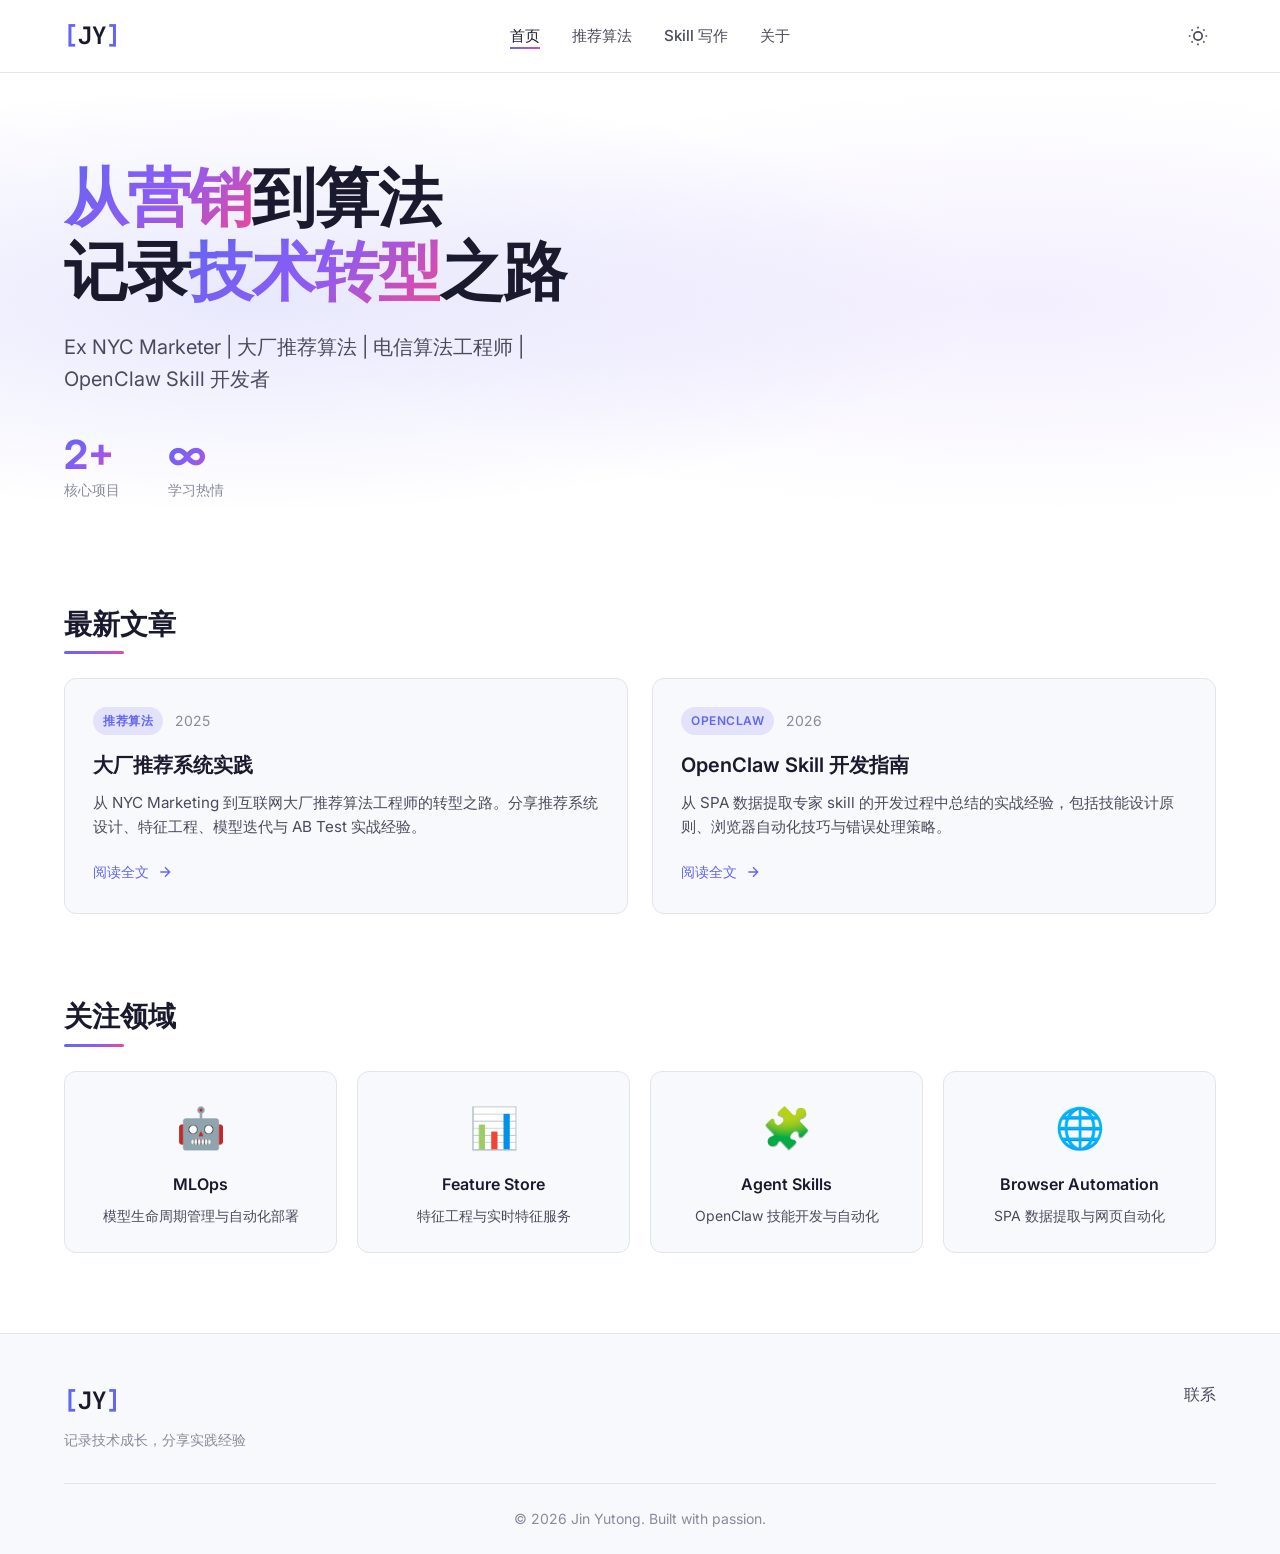
==== index.html @ 8edba46c "Initial blog" ====
<!DOCTYPE html>
<html lang="zh-CN">
<head>
    <meta charset="UTF-8">
    <meta name="viewport" content="width=device-width, initial-scale=1.0">
    <title>Jin Yutong's Blog</title>
    <meta name="description" content="ML Platform & OpenClaw Skill Development">
    <link rel="stylesheet" href="css/style.css">
    <link rel="preconnect" href="https://fonts.googleapis.com">
    <link rel="preconnect" href="https://fonts.gstatic.com" crossorigin>
    <link href="https://fonts.googleapis.com/css2?family=Inter:wght@300;400;500;600;700&family=JetBrains+Mono:wght@400;500&display=swap" rel="stylesheet">
</head>
<body>
    <nav class="navbar">
        <div class="container">
            <a href="index.html" class="logo">
                <span class="logo-bracket">[</span>JY<span class="logo-bracket">]</span>
            </a>
            <ul class="nav-links">
                <li><a href="index.html" class="active">首页</a></li>
                <li><a href="posts/ml-platform.html">推荐算法</a></li>
                <li><a href="posts/skill-writing.html">Skill 写作</a></li>
                <li><a href="about.html">关于</a></li>
            </ul>
            <button class="theme-toggle" aria-label="切换主题">
                <svg class="sun-icon" viewBox="0 0 24 24" fill="none" stroke="currentColor" stroke-width="2">
                    <circle cx="12" cy="12" r="5"/>
                    <path d="M12 1v2M12 21v2M4.22 4.22l1.42 1.42M18.36 18.36l1.42 1.42M1 12h2M21 12h2M4.22 19.78l1.42-1.42M18.36 5.64l1.42-1.42"/>
                </svg>
                <svg class="moon-icon" viewBox="0 0 24 24" fill="none" stroke="currentColor" stroke-width="2">
                    <path d="M21 12.79A9 9 0 1 1 11.21 3 7 7 0 0 0 21 12.79z"/>
                </svg>
            </button>
        </div>
    </nav>

    <header class="hero">
        <div class="container">
            <div class="hero-content">
                <h1 class="hero-title">
                    <span class="gradient-text">从营销</span>到算法
                    <br>记录<span class="gradient-text">技术转型</span>之路
                </h1>
                <p class="hero-subtitle">
                    Ex NYC Marketer | 大厂推荐算法 | 电信算法工程师 | OpenClaw Skill 开发者
                </p>
                <div class="hero-stats">
                    <div class="stat">
                        <span class="stat-number">2+</span>
                        <span class="stat-label">核心项目</span>
                    </div>
                    <div class="stat">
                        <span class="stat-number">∞</span>
                        <span class="stat-label">学习热情</span>
                    </div>
                </div>
            </div>
        </div>
        <div class="hero-bg"></div>
    </header>

    <main class="container">
        <section class="posts-section">
            <h2 class="section-title">最新文章</h2>
            
            <div class="posts-grid">
                <article class="post-card">
                    <div class="post-meta">
                        <span class="post-tag">推荐算法</span>
                        <span class="post-date">2025</span>
                    </div>
                    <h3 class="post-title">
                        <a href="posts/ml-platform.html">大厂推荐系统实践</a>
                    </h3>
                    <p class="post-excerpt">
                        从 NYC Marketing 到互联网大厂推荐算法工程师的转型之路。分享推荐系统设计、特征工程、模型迭代与 AB Test 实战经验。
                    </p>
                    <a href="posts/ml-platform.html" class="read-more">
                        阅读全文
                        <svg viewBox="0 0 24 24" fill="none" stroke="currentColor" stroke-width="2">
                            <path d="M5 12h14M12 5l7 7-7 7"/>
                        </svg>
                    </a>
                </article>

                <article class="post-card">
                    <div class="post-meta">
                        <span class="post-tag">OpenClaw</span>
                        <span class="post-date">2026</span>
                    </div>
                    <h3 class="post-title">
                        <a href="posts/skill-writing.html">OpenClaw Skill 开发指南</a>
                    </h3>
                    <p class="post-excerpt">
                        从 SPA 数据提取专家 skill 的开发过程中总结的实战经验，包括技能设计原则、浏览器自动化技巧与错误处理策略。
                    </p>
                    <a href="posts/skill-writing.html" class="read-more">
                        阅读全文
                        <svg viewBox="0 0 24 24" fill="none" stroke="currentColor" stroke-width="2">
                            <path d="M5 12h14M12 5l7 7-7 7"/>
                        </svg>
                    </a>
                </article>
            </div>
        </section>

        <section class="topics-section">
            <h2 class="section-title">关注领域</h2>
            <div class="topics-grid">
                <div class="topic-card">
                    <div class="topic-icon">🤖</div>
                    <h4>MLOps</h4>
                    <p>模型生命周期管理与自动化部署</p>
                </div>
                <div class="topic-card">
                    <div class="topic-icon">📊</div>
                    <h4>Feature Store</h4>
                    <p>特征工程与实时特征服务</p>
                </div>
                <div class="topic-card">
                    <div class="topic-icon">🧩</div>
                    <h4>Agent Skills</h4>
                    <p>OpenClaw 技能开发与自动化</p>
                </div>
                <div class="topic-card">
                    <div class="topic-icon">🌐</div>
                    <h4>Browser Automation</h4>
                    <p>SPA 数据提取与网页自动化</p>
                </div>
            </div>
        </section>
    </main>

    <footer class="footer">
        <div class="container">
            <div class="footer-content">
                <div class="footer-brand">
                    <span class="logo">
                        <span class="logo-bracket">[</span>JY<span class="logo-bracket">]</span>
                    </span>
                    <p>记录技术成长，分享实践经验</p>
                </div>
                <div class="footer-links">
                    <a href="mailto:jinxiaohou@outlook.com">联系</a>
                </div>
            </div>
            <div class="footer-bottom">
                <p>&copy; 2026 Jin Yutong. Built with passion.</p>
            </div>
        </div>
    </footer>

    <script src="js/main.js"></script>
</body>
</html>
---- css/style.css ----
/* CSS Variables */
:root {
    --bg-primary: #0f0f1a;
    --bg-secondary: #1a1a2e;
    --bg-tertiary: #252542;
    --text-primary: #ffffff;
    --text-secondary: #a0a0b0;
    --text-muted: #6a6a80;
    --accent-primary: #6366f1;
    --accent-secondary: #8b5cf6;
    --accent-gradient: linear-gradient(135deg, #6366f1 0%, #8b5cf6 50%, #ec4899 100%);
    --border-color: #2a2a4a;
    --code-bg: #151525;
    --shadow-sm: 0 2px 8px rgba(0, 0, 0, 0.3);
    --shadow-md: 0 4px 20px rgba(0, 0, 0, 0.4);
    --shadow-lg: 0 8px 40px rgba(0, 0, 0, 0.5);
    --radius-sm: 8px;
    --radius-md: 12px;
    --radius-lg: 16px;
    --transition: all 0.3s ease;
}

/* Light theme */
[data-theme="light"] {
    --bg-primary: #ffffff;
    --bg-secondary: #f8f9fc;
    --bg-tertiary: #f0f2f5;
    --text-primary: #1a1a2e;
    --text-secondary: #4a4a5e;
    --text-muted: #8a8a9e;
    --border-color: #e2e4ea;
    --code-bg: #f4f6f8;
    --shadow-sm: 0 2px 8px rgba(0, 0, 0, 0.08);
    --shadow-md: 0 4px 20px rgba(0, 0, 0, 0.1);
    --shadow-lg: 0 8px 40px rgba(0, 0, 0, 0.12);
}

/* Reset & Base */
*, *::before, *::after {
    margin: 0;
    padding: 0;
    box-sizing: border-box;
}

html {
    scroll-behavior: smooth;
}

body {
    font-family: 'Inter', -apple-system, BlinkMacSystemFont, 'Segoe UI', sans-serif;
    background-color: var(--bg-primary);
    color: var(--text-primary);
    line-height: 1.6;
    min-height: 100vh;
    transition: var(--transition);
}

/* Container */
.container {
    max-width: 1200px;
    margin: 0 auto;
    padding: 0 24px;
}

/* Navigation */
.navbar {
    position: fixed;
    top: 0;
    left: 0;
    right: 0;
    z-index: 1000;
    background: rgba(15, 15, 26, 0.8);
    backdrop-filter: blur(20px);
    border-bottom: 1px solid var(--border-color);
    transition: var(--transition);
}

[data-theme="light"] .navbar {
    background: rgba(255, 255, 255, 0.85);
}

.navbar .container {
    display: flex;
    align-items: center;
    justify-content: space-between;
    height: 72px;
}

.logo {
    font-size: 1.5rem;
    font-weight: 700;
    text-decoration: none;
    color: var(--text-primary);
    font-family: 'JetBrains Mono', monospace;
}

.logo-bracket {
    color: var(--accent-primary);
}

.nav-links {
    display: flex;
    list-style: none;
    gap: 32px;
}

.nav-links a {
    color: var(--text-secondary);
    text-decoration: none;
    font-weight: 500;
    font-size: 0.95rem;
    transition: var(--transition);
    position: relative;
}

.nav-links a:hover,
.nav-links a.active {
    color: var(--text-primary);
}

.nav-links a::after {
    content: '';
    position: absolute;
    bottom: -4px;
    left: 0;
    width: 0;
    height: 2px;
    background: var(--accent-gradient);
    transition: var(--transition);
}

.nav-links a:hover::after,
.nav-links a.active::after {
    width: 100%;
}

/* Theme Toggle */
.theme-toggle {
    background: none;
    border: none;
    cursor: pointer;
    padding: 8px;
    border-radius: var(--radius-sm);
    color: var(--text-secondary);
    transition: var(--transition);
}

.theme-toggle:hover {
    background: var(--bg-tertiary);
    color: var(--text-primary);
}

.theme-toggle svg {
    width: 20px;
    height: 20px;
}

.sun-icon {
    display: none;
}

[data-theme="light"] .sun-icon {
    display: block;
}

[data-theme="light"] .moon-icon {
    display: none;
}

/* Hero Section */
.hero {
    position: relative;
    padding: 160px 0 100px;
    overflow: hidden;
}

.hero-bg {
    position: absolute;
    top: 0;
    left: 0;
    right: 0;
    bottom: 0;
    background: 
        radial-gradient(ellipse at 20% 50%, rgba(99, 102, 241, 0.15) 0%, transparent 50%),
        radial-gradient(ellipse at 80% 50%, rgba(139, 92, 246, 0.1) 0%, transparent 50%);
    pointer-events: none;
}

.hero-content {
    position: relative;
    z-index: 1;
    max-width: 700px;
}

.hero-title {
    font-size: clamp(2.5rem, 6vw, 4rem);
    font-weight: 700;
    line-height: 1.15;
    margin-bottom: 24px;
    letter-spacing: -0.02em;
}

.gradient-text {
    background: var(--accent-gradient);
    -webkit-background-clip: text;
    -webkit-text-fill-color: transparent;
    background-clip: text;
}

.hero-subtitle {
    font-size: 1.25rem;
    color: var(--text-secondary);
    margin-bottom: 40px;
    max-width: 500px;
}

.hero-stats {
    display: flex;
    gap: 48px;
}

.stat {
    display: flex;
    flex-direction: column;
}

.stat-number {
    font-size: 2.5rem;
    font-weight: 700;
    background: var(--accent-gradient);
    -webkit-background-clip: text;
    -webkit-text-fill-color: transparent;
    background-clip: text;
    line-height: 1;
}

.stat-label {
    font-size: 0.875rem;
    color: var(--text-muted);
    margin-top: 4px;
}

/* Main Content */
main {
    padding-bottom: 80px;
}

/* Section Titles */
.section-title {
    font-size: 1.75rem;
    font-weight: 600;
    margin-bottom: 32px;
    position: relative;
    display: inline-block;
}

.section-title::after {
    content: '';
    position: absolute;
    bottom: -8px;
    left: 0;
    width: 60px;
    height: 3px;
    background: var(--accent-gradient);
    border-radius: 2px;
}

/* Posts Grid */
.posts-section {
    margin-bottom: 80px;
}

.posts-grid {
    display: grid;
    grid-template-columns: repeat(auto-fit, minmax(320px, 1fr));
    gap: 24px;
}

.post-card {
    background: var(--bg-secondary);
    border: 1px solid var(--border-color);
    border-radius: var(--radius-md);
    padding: 28px;
    transition: var(--transition);
}

.post-card:hover {
    transform: translateY(-4px);
    box-shadow: var(--shadow-lg);
    border-color: var(--accent-primary);
}

.post-meta {
    display: flex;
    gap: 12px;
    margin-bottom: 16px;
    align-items: center;
}

.post-tag {
    font-size: 0.75rem;
    font-weight: 600;
    padding: 4px 10px;
    border-radius: 20px;
    background: rgba(99, 102, 241, 0.15);
    color: var(--accent-primary);
    text-transform: uppercase;
    letter-spacing: 0.5px;
}

.post-date {
    font-size: 0.875rem;
    color: var(--text-muted);
}

.post-title {
    font-size: 1.25rem;
    font-weight: 600;
    margin-bottom: 12px;
    line-height: 1.4;
}

.post-title a {
    color: var(--text-primary);
    text-decoration: none;
    transition: var(--transition);
}

.post-title a:hover {
    color: var(--accent-primary);
}

.post-excerpt {
    color: var(--text-secondary);
    font-size: 0.95rem;
    margin-bottom: 20px;
    line-height: 1.6;
}

.read-more {
    display: inline-flex;
    align-items: center;
    gap: 8px;
    color: var(--accent-primary);
    text-decoration: none;
    font-weight: 500;
    font-size: 0.9rem;
    transition: var(--transition);
}

.read-more svg {
    width: 16px;
    height: 16px;
    transition: transform 0.2s ease;
}

.read-more:hover svg {
    transform: translateX(4px);
}

/* Topics Section */
.topics-section {
    margin-bottom: 80px;
}

.topics-grid {
    display: grid;
    grid-template-columns: repeat(auto-fit, minmax(200px, 1fr));
    gap: 20px;
}

.topic-card {
    background: var(--bg-secondary);
    border: 1px solid var(--border-color);
    border-radius: var(--radius-md);
    padding: 24px;
    text-align: center;
    transition: var(--transition);
}

.topic-card:hover {
    border-color: var(--accent-primary);
    transform: translateY(-2px);
}

.topic-icon {
    font-size: 2.5rem;
    margin-bottom: 12px;
}

.topic-card h4 {
    font-size: 1rem;
    font-weight: 600;
    margin-bottom: 8px;
}

.topic-card p {
    font-size: 0.875rem;
    color: var(--text-secondary);
}

/* Blog Post Page */
.blog-post {
    max-width: 800px;
    margin: 0 auto;
    padding-top: 120px;
}

.post-header {
    margin-bottom: 48px;
    padding-bottom: 32px;
    border-bottom: 1px solid var(--border-color);
}

.post-header .post-meta {
    margin-bottom: 20px;
}

.post-title-large {
    font-size: clamp(2rem, 5vw, 3rem);
    font-weight: 700;
    line-height: 1.2;
    margin-bottom: 16px;
}

.post-subtitle {
    font-size: 1.25rem;
    color: var(--text-secondary);
    font-weight: 400;
}

.post-content {
    font-size: 1.05rem;
    line-height: 1.8;
}

.post-content h2 {
    font-size: 1.75rem;
    font-weight: 600;
    margin: 48px 0 24px;
    padding-bottom: 12px;
    border-bottom: 2px solid var(--border-color);
}

.post-content h3 {
    font-size: 1.35rem;
    font-weight: 600;
    margin: 36px 0 18px;
    color: var(--text-primary);
}

.post-content h4 {
    font-size: 1.15rem;
    font-weight: 600;
    margin: 28px 0 14px;
}

.post-content p {
    margin-bottom: 20px;
    color: var(--text-secondary);
}

.post-content p strong {
    color: var(--text-primary);
}

.post-content ul,
.post-content ol {
    margin: 20px 0;
    padding-left: 28px;
}

.post-content li {
    margin-bottom: 10px;
    color: var(--text-secondary);
}

.post-content li::marker {
    color: var(--accent-primary);
}

.post-content code {
    font-family: 'JetBrains Mono', monospace;
    background: var(--code-bg);
    padding: 2px 8px;
    border-radius: 4px;
    font-size: 0.9em;
    color: var(--accent-secondary);
}

/* Code Blocks */
.code-example {
    margin: 24px 0;
}

.code-example h4 {
    font-size: 0.875rem;
    color: var(--text-muted);
    margin-bottom: 8px;
    font-weight: 500;
}

.code-block {
    background: var(--code-bg);
    border: 1px solid var(--border-color);
    border-radius: var(--radius-md);
    padding: 20px;
    overflow-x: auto;
    font-family: 'JetBrains Mono', monospace;
    font-size: 0.875rem;
    line-height: 1.6;
}

.code-block code {
    background: none;
    padding: 0;
    color: var(--text-primary);
}

/* Highlight Boxes */
.highlight-box {
    background: rgba(99, 102, 241, 0.1);
    border-left: 4px solid var(--accent-primary);
    padding: 20px 24px;
    border-radius: 0 var(--radius-sm) var(--radius-sm) 0;
    margin: 24px 0;
}

.highlight-box.warning {
    background: rgba(239, 68, 68, 0.1);
    border-left-color: #ef4444;
}

.highlight-box strong {
    color: var(--text-primary);
    display: block;
    margin-bottom: 8px;
}

/* Tables */
.data-table {
    width: 100%;
    border-collapse: collapse;
    margin: 24px 0;
    font-size: 0.95rem;
}

.data-table th,
.data-table td {
    padding: 12px 16px;
    text-align: left;
    border-bottom: 1px solid var(--border-color);
}

.data-table th {
    font-weight: 600;
    color: var(--text-primary);
    background: var(--bg-tertiary);
}

.data-table td {
    color: var(--text-secondary);
}

.data-table code {
    font-size: 0.85em;
}

/* Architecture Diagram */
.architecture-diagram {
    margin: 24px 0;
}

.architecture-diagram .code-block {
    text-align: center;
    color: var(--text-secondary);
}

/* Post Footer & Navigation */
.post-footer {
    margin-top: 64px;
    padding-top: 32px;
    border-top: 1px solid var(--border-color);
}

.post-nav {
    display: flex;
    justify-content: space-between;
    gap: 16px;
}

.post-nav-link {
    display: flex;
    align-items: center;
    gap: 8px;
    color: var(--text-secondary);
    text-decoration: none;
    padding: 12px 16px;
    border: 1px solid var(--border-color);
    border-radius: var(--radius-md);
    transition: var(--transition);
    font-size: 0.9rem;
}

.post-nav-link:hover {
    border-color: var(--accent-primary);
    color: var(--text-primary);
}

.post-nav-link svg {
    width: 18px;
    height: 18px;
}

.post-nav-link.next {
    margin-left: auto;
}

/* About Page */
.about-page {
    max-width: 800px;
    margin: 0 auto;
    padding-top: 120px;
}

.page-header {
    margin-bottom: 48px;
    padding-bottom: 32px;
    border-bottom: 1px solid var(--border-color);
}

.page-header h1 {
    font-size: clamp(2rem, 5vw, 3rem);
    font-weight: 700;
    margin-bottom: 12px;
}

.page-subtitle {
    font-size: 1.25rem;
    color: var(--text-secondary);
}

.about-content {
    font-size: 1.05rem;
    line-height: 1.8;
}

.about-section {
    margin-bottom: 48px;
}

.about-section h2 {
    font-size: 1.5rem;
    font-weight: 600;
    margin-bottom: 20px;
    color: var(--text-primary);
}

.about-section p {
    color: var(--text-secondary);
    margin-bottom: 16px;
}

.about-list {
    padding-left: 24px;
}

.about-list li {
    margin-bottom: 12px;
    color: var(--text-secondary);
}

/* Tech Stack */
.tech-stack {
    display: flex;
    flex-direction: column;
    gap: 24px;
}

.tech-category h4 {
    font-size: 1rem;
    font-weight: 600;
    margin-bottom: 12px;
    color: var(--text-primary);
}

.tech-tags {
    display: flex;
    flex-wrap: wrap;
    gap: 8px;
}

.tech-tag {
    background: var(--bg-tertiary);
    color: var(--text-secondary);
    padding: 6px 14px;
    border-radius: 20px;
    font-size: 0.85rem;
    border: 1px solid var(--border-color);
    transition: var(--transition);
}

.tech-tag:hover {
    border-color: var(--accent-primary);
    color: var(--text-primary);
}

/* Contact Links */
.contact-links {
    display: flex;
    gap: 16px;
    margin-top: 20px;
}

.contact-link {
    display: flex;
    align-items: center;
    gap: 8px;
    color: var(--text-primary);
    text-decoration: none;
    padding: 12px 20px;
    background: var(--bg-tertiary);
    border: 1px solid var(--border-color);
    border-radius: var(--radius-md);
    transition: var(--transition);
    font-weight: 500;
}

.contact-link:hover {
    border-color: var(--accent-primary);
    background: rgba(99, 102, 241, 0.1);
}

.contact-link svg {
    width: 20px;
    height: 20px;
}

/* Timeline */
.timeline {
    display: flex;
    flex-direction: column;
    gap: 24px;
    margin-top: 20px;
}

.timeline-item {
    background: var(--bg-tertiary);
    border: 1px solid var(--border-color);
    border-radius: var(--radius-md);
    padding: 20px 24px;
    position: relative;
    padding-left: 48px;
}

.timeline-item::before {
    content: '';
    position: absolute;
    left: 20px;
    top: 28px;
    width: 8px;
    height: 8px;
    background: var(--accent-primary);
    border-radius: 50%;
}

.timeline-item h4 {
    font-size: 1.1rem;
    font-weight: 600;
    margin-bottom: 8px;
    color: var(--text-primary);
}

.timeline-item p {
    color: var(--text-secondary);
    font-size: 0.95rem;
    margin: 0;
}

/* Footer */
.footer {
    background: var(--bg-secondary);
    border-top: 1px solid var(--border-color);
    padding: 48px 0 24px;
}

.footer-content {
    display: flex;
    justify-content: space-between;
    align-items: flex-start;
    margin-bottom: 32px;
    flex-wrap: wrap;
    gap: 24px;
}

.footer-brand .logo {
    font-size: 1.5rem;
    display: inline-block;
    margin-bottom: 8px;
}

.footer-brand p {
    color: var(--text-muted);
    font-size: 0.9rem;
}

.footer-links {
    display: flex;
    gap: 24px;
}

.footer-links a {
    color: var(--text-secondary);
    text-decoration: none;
    transition: var(--transition);
}

.footer-links a:hover {
    color: var(--accent-primary);
}

.footer-bottom {
    text-align: center;
    padding-top: 24px;
    border-top: 1px solid var(--border-color);
}

.footer-bottom p {
    color: var(--text-muted);
    font-size: 0.875rem;
}

/* Responsive */
@media (max-width: 768px) {
    .navbar .container {
        height: 64px;
    }
    
    .nav-links {
        display: none;
    }
    
    .hero {
        padding: 120px 0 60px;
    }
    
    .hero-stats {
        gap: 32px;
    }
    
    .posts-grid {
        grid-template-columns: 1fr;
    }
    
    .topics-grid {
        grid-template-columns: repeat(2, 1fr);
    }
    
    .post-nav {
        flex-direction: column;
    }
    
    .post-nav-link.next {
        margin-left: 0;
    }
    
    .footer-content {
        flex-direction: column;
        align-items: center;
        text-align: center;
    }
}

@media (max-width: 480px) {
    .container {
        padding: 0 16px;
    }
    
    .topics-grid {
        grid-template-columns: 1fr;
    }
    
    .tech-tags {
        justify-content: center;
    }
    
    .contact-links {
        flex-direction: column;
    }
}

/* Scrollbar */
::-webkit-scrollbar {
    width: 8px;
    height: 8px;
}

::-webkit-scrollbar-track {
    background: var(--bg-secondary);
}

::-webkit-scrollbar-thumb {
    background: var(--text-muted);
    border-radius: 4px;
}

::-webkit-scrollbar-thumb:hover {
    background: var(--text-secondary);
}

/* Selection */
::selection {
    background: rgba(99, 102, 241, 0.3);
    color: var(--text-primary);
}
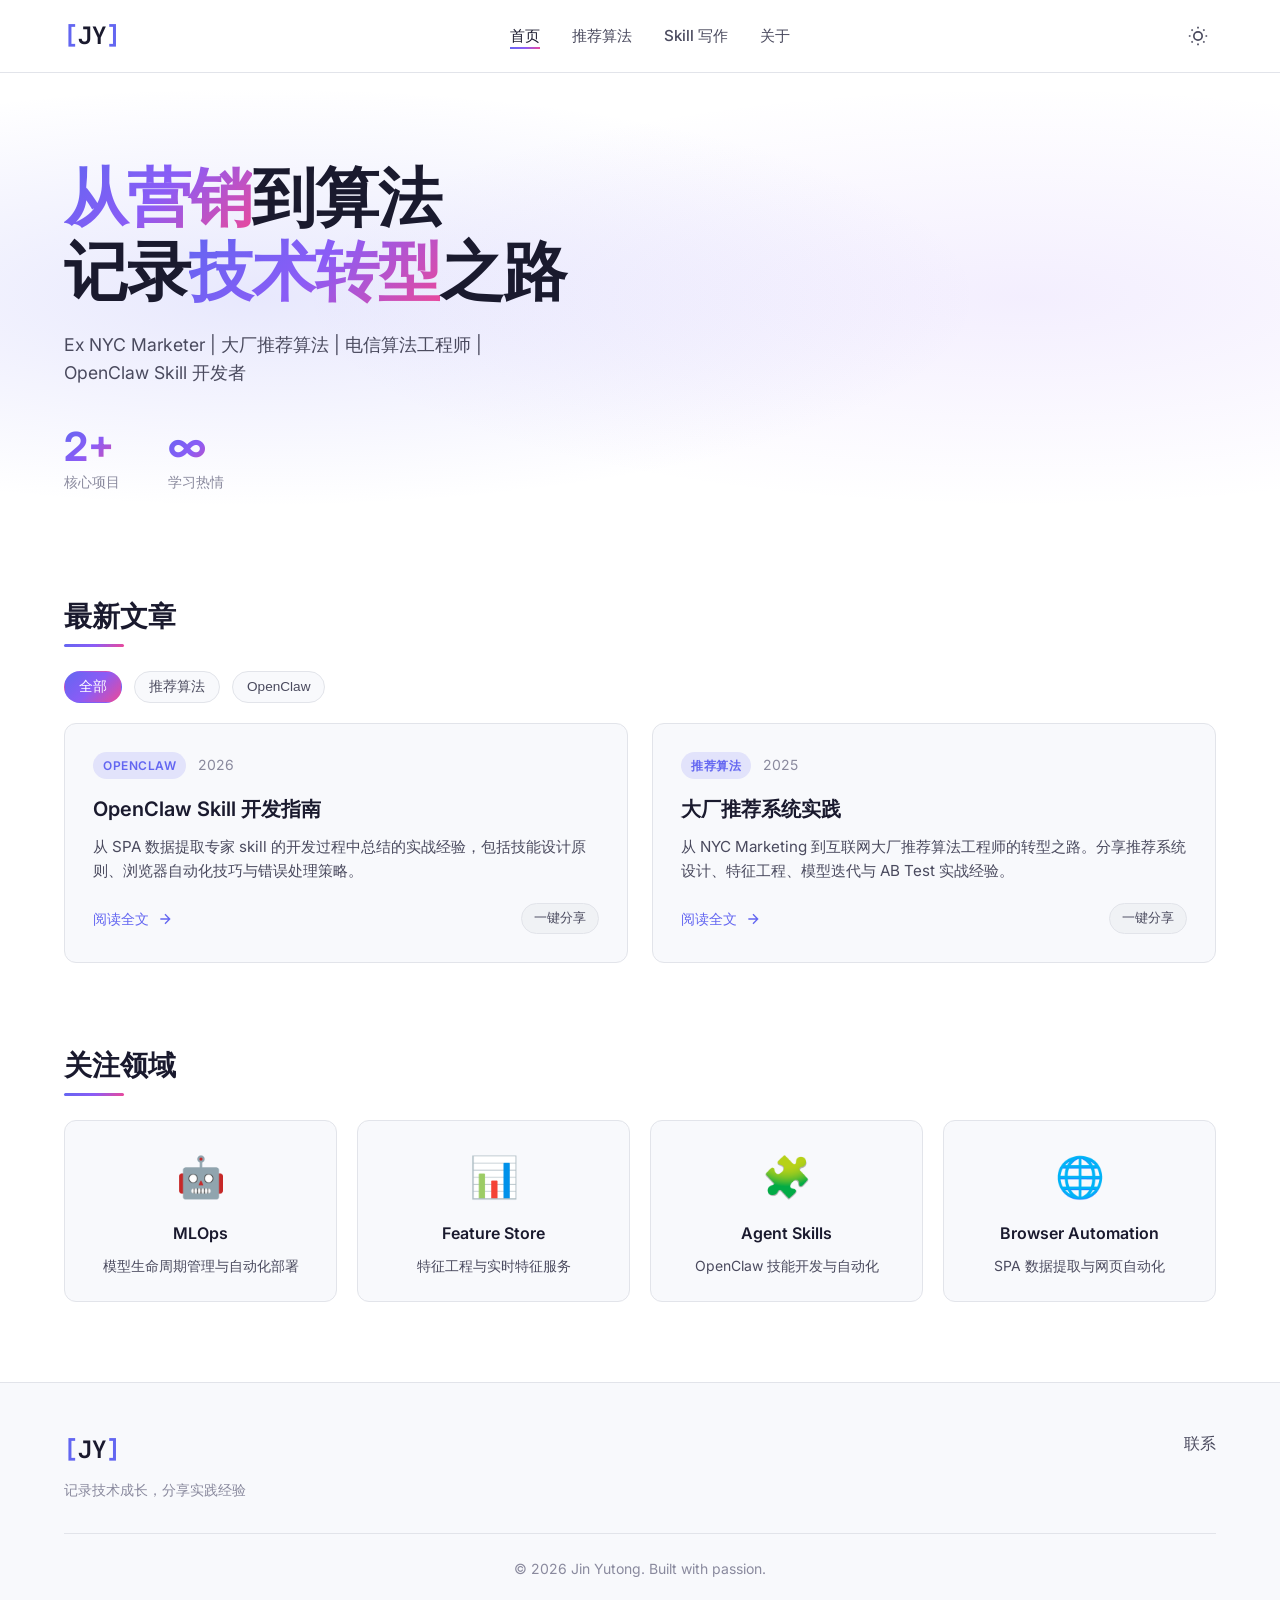
==== commit 535638ec: "gai" ====
--- a/index.html
+++ b/index.html
@@ -62,9 +62,44 @@
     <main class="container">
         <section class="posts-section">
             <h2 class="section-title">最新文章</h2>
-            
+
+            <div class="category-tabs">
+                <button class="category-tab active" data-category="all">全部</button>
+                <button class="category-tab" data-category="推荐算法">推荐算法</button>
+                <button class="category-tab" data-category="OpenClaw">OpenClaw</button>
+            </div>
+
             <div class="posts-grid">
-                <article class="post-card">
+                <article class="post-card" data-category="OpenClaw" data-date="2026-01-01">
+                    <div class="post-meta">
+                        <span class="post-tag">OpenClaw</span>
+                        <span class="post-date">2026</span>
+                    </div>
+                    <h3 class="post-title">
+                        <a href="posts/skill-writing.html">OpenClaw Skill 开发指南</a>
+                    </h3>
+                    <p class="post-excerpt">
+                        从 SPA 数据提取专家 skill 的开发过程中总结的实战经验，包括技能设计原则、浏览器自动化技巧与错误处理策略。
+                    </p>
+                    <div class="post-card-actions">
+                        <a href="posts/skill-writing.html" class="read-more">
+                            阅读全文
+                            <svg viewBox="0 0 24 24" fill="none" stroke="currentColor" stroke-width="2">
+                                <path d="M5 12h14M12 5l7 7-7 7"/>
+                            </svg>
+                        </a>
+                        <button
+                            class="share-btn"
+                            type="button"
+                            data-url="posts/skill-writing.html"
+                            data-title="OpenClaw Skill 开发指南"
+                        >
+                            一键分享
+                        </button>
+                    </div>
+                </article>
+
+                <article class="post-card" data-category="推荐算法" data-date="2025-01-01">
                     <div class="post-meta">
                         <span class="post-tag">推荐算法</span>
                         <span class="post-date">2025</span>
@@ -75,31 +110,22 @@
                     <p class="post-excerpt">
                         从 NYC Marketing 到互联网大厂推荐算法工程师的转型之路。分享推荐系统设计、特征工程、模型迭代与 AB Test 实战经验。
                     </p>
-                    <a href="posts/ml-platform.html" class="read-more">
-                        阅读全文
-                        <svg viewBox="0 0 24 24" fill="none" stroke="currentColor" stroke-width="2">
-                            <path d="M5 12h14M12 5l7 7-7 7"/>
-                        </svg>
-                    </a>
-                </article>
-
-                <article class="post-card">
-                    <div class="post-meta">
-                        <span class="post-tag">OpenClaw</span>
-                        <span class="post-date">2026</span>
+                    <div class="post-card-actions">
+                        <a href="posts/ml-platform.html" class="read-more">
+                            阅读全文
+                            <svg viewBox="0 0 24 24" fill="none" stroke="currentColor" stroke-width="2">
+                                <path d="M5 12h14M12 5l7 7-7 7"/>
+                            </svg>
+                        </a>
+                        <button
+                            class="share-btn"
+                            type="button"
+                            data-url="posts/ml-platform.html"
+                            data-title="大厂推荐系统实践"
+                        >
+                            一键分享
+                        </button>
                     </div>
-                    <h3 class="post-title">
-                        <a href="posts/skill-writing.html">OpenClaw Skill 开发指南</a>
-                    </h3>
-                    <p class="post-excerpt">
-                        从 SPA 数据提取专家 skill 的开发过程中总结的实战经验，包括技能设计原则、浏览器自动化技巧与错误处理策略。
-                    </p>
-                    <a href="posts/skill-writing.html" class="read-more">
-                        阅读全文
-                        <svg viewBox="0 0 24 24" fill="none" stroke="currentColor" stroke-width="2">
-                            <path d="M5 12h14M12 5l7 7-7 7"/>
-                        </svg>
-                    </a>
                 </article>
             </div>
         </section>
--- a/css/style.css
+++ b/css/style.css
@@ -208,7 +208,7 @@
 }
 
 .hero-subtitle {
-    font-size: 1.25rem;
+    font-size: 1.1rem;
     color: var(--text-secondary);
     margin-bottom: 40px;
     max-width: 500px;
@@ -270,6 +270,35 @@
     margin-bottom: 80px;
 }
 
+.category-tabs {
+    display: flex;
+    flex-wrap: wrap;
+    gap: 12px;
+    margin-bottom: 20px;
+}
+
+.category-tab {
+    border: 1px solid var(--border-color);
+    background: var(--bg-secondary);
+    color: var(--text-secondary);
+    padding: 6px 14px;
+    border-radius: 999px;
+    font-size: 0.85rem;
+    cursor: pointer;
+    transition: var(--transition);
+}
+
+.category-tab:hover {
+    border-color: var(--accent-primary);
+    color: var(--text-primary);
+}
+
+.category-tab.active {
+    background: var(--accent-gradient);
+    border-color: transparent;
+    color: #ffffff;
+}
+
 .posts-grid {
     display: grid;
     grid-template-columns: repeat(auto-fit, minmax(320px, 1fr));
@@ -335,6 +364,13 @@
     font-size: 0.95rem;
     margin-bottom: 20px;
     line-height: 1.6;
+}
+
+.post-card-actions {
+    display: flex;
+    justify-content: space-between;
+    align-items: center;
+    gap: 12px;
 }
 
 .read-more {
@@ -358,6 +394,23 @@
     transform: translateX(4px);
 }
 
+.share-btn {
+    border: 1px solid var(--border-color);
+    background: var(--bg-tertiary);
+    color: var(--text-secondary);
+    padding: 6px 12px;
+    border-radius: 999px;
+    font-size: 0.8rem;
+    cursor: pointer;
+    white-space: nowrap;
+    transition: var(--transition);
+}
+
+.share-btn:hover {
+    border-color: var(--accent-primary);
+    color: var(--accent-primary);
+}
+
 /* Topics Section */
 .topics-section {
     margin-bottom: 80px;
@@ -410,6 +463,10 @@
     margin-bottom: 48px;
     padding-bottom: 32px;
     border-bottom: 1px solid var(--border-color);
+}
+
+.post-actions {
+    margin-top: 20px;
 }
 
 .post-header .post-meta {
@@ -636,7 +693,7 @@
 }
 
 .page-subtitle {
-    font-size: 1.25rem;
+    font-size: 1.1rem;
     color: var(--text-secondary);
 }
 
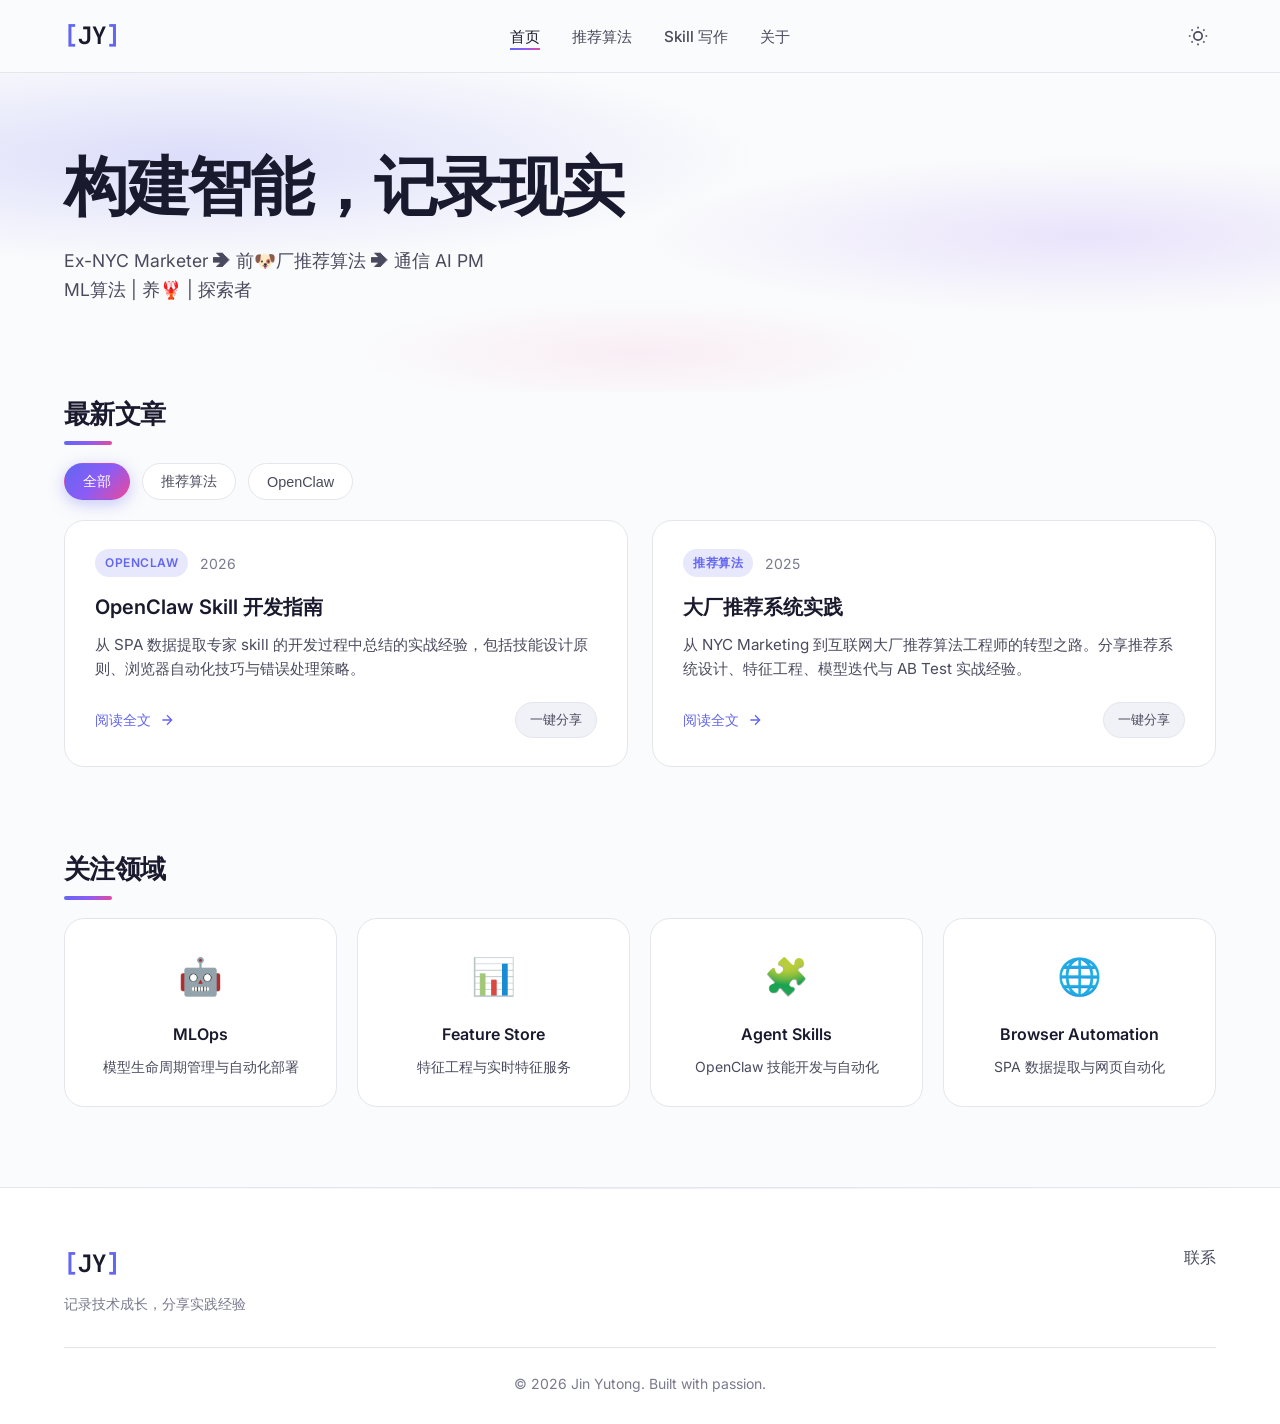
==== commit cbd91e20: "blog init" ====
--- a/index.html
+++ b/index.html
@@ -38,22 +38,12 @@
         <div class="container">
             <div class="hero-content">
                 <h1 class="hero-title">
-                    <span class="gradient-text">从营销</span>到算法
-                    <br>记录<span class="gradient-text">技术转型</span>之路
+                    构建智能，记录现实
                 </h1>
                 <p class="hero-subtitle">
-                    Ex NYC Marketer | 大厂推荐算法 | 电信算法工程师 | OpenClaw Skill 开发者
+                    Ex-NYC Marketer ➔ 前🐶厂推荐算法 ➔ 通信 AI PM
+                    <br>ML算法 | 养🦞 | 探索者
                 </p>
-                <div class="hero-stats">
-                    <div class="stat">
-                        <span class="stat-number">2+</span>
-                        <span class="stat-label">核心项目</span>
-                    </div>
-                    <div class="stat">
-                        <span class="stat-number">∞</span>
-                        <span class="stat-label">学习热情</span>
-                    </div>
-                </div>
             </div>
         </div>
         <div class="hero-bg"></div>
--- a/css/style.css
+++ b/css/style.css
@@ -1,38 +1,48 @@
 /* CSS Variables */
 :root {
-    --bg-primary: #0f0f1a;
-    --bg-secondary: #1a1a2e;
-    --bg-tertiary: #252542;
-    --text-primary: #ffffff;
-    --text-secondary: #a0a0b0;
-    --text-muted: #6a6a80;
+    --bg-primary: #0d0d18;
+    --bg-secondary: #16162a;
+    --bg-tertiary: #1e1e36;
+    --bg-card: rgba(22, 22, 42, 0.8);
+    --text-primary: #f4f4f8;
+    --text-secondary: #a8a8bc;
+    --text-muted: #6b6b82;
     --accent-primary: #6366f1;
     --accent-secondary: #8b5cf6;
+    --accent-pink: #ec4899;
     --accent-gradient: linear-gradient(135deg, #6366f1 0%, #8b5cf6 50%, #ec4899 100%);
+    --accent-gradient-soft: linear-gradient(135deg, rgba(99, 102, 241, 0.12) 0%, rgba(139, 92, 246, 0.08) 50%, rgba(236, 72, 153, 0.06) 100%);
     --border-color: #2a2a4a;
-    --code-bg: #151525;
-    --shadow-sm: 0 2px 8px rgba(0, 0, 0, 0.3);
-    --shadow-md: 0 4px 20px rgba(0, 0, 0, 0.4);
-    --shadow-lg: 0 8px 40px rgba(0, 0, 0, 0.5);
-    --radius-sm: 8px;
-    --radius-md: 12px;
-    --radius-lg: 16px;
-    --transition: all 0.3s ease;
+    --border-subtle: rgba(99, 102, 241, 0.15);
+    --code-bg: #12122a;
+    --shadow-sm: 0 2px 12px rgba(0, 0, 0, 0.25);
+    --shadow-md: 0 8px 32px rgba(0, 0, 0, 0.35);
+    --shadow-lg: 0 16px 48px rgba(0, 0, 0, 0.4);
+    --shadow-glow: 0 0 40px rgba(99, 102, 241, 0.12);
+    --radius-sm: 10px;
+    --radius-md: 14px;
+    --radius-lg: 20px;
+    --radius-full: 9999px;
+    --transition: all 0.25s ease;
+    --transition-slow: all 0.4s ease;
 }
 
 /* Light theme */
 [data-theme="light"] {
-    --bg-primary: #ffffff;
-    --bg-secondary: #f8f9fc;
-    --bg-tertiary: #f0f2f5;
+    --bg-primary: #fafbfc;
+    --bg-secondary: #ffffff;
+    --bg-tertiary: #f0f2f7;
+    --bg-card: rgba(255, 255, 255, 0.95);
     --text-primary: #1a1a2e;
     --text-secondary: #4a4a5e;
-    --text-muted: #8a8a9e;
-    --border-color: #e2e4ea;
-    --code-bg: #f4f6f8;
-    --shadow-sm: 0 2px 8px rgba(0, 0, 0, 0.08);
-    --shadow-md: 0 4px 20px rgba(0, 0, 0, 0.1);
-    --shadow-lg: 0 8px 40px rgba(0, 0, 0, 0.12);
+    --text-muted: #7a7a8e;
+    --border-color: #e4e6eb;
+    --border-subtle: rgba(99, 102, 241, 0.2);
+    --code-bg: #f0f2f7;
+    --shadow-sm: 0 2px 12px rgba(0, 0, 0, 0.06);
+    --shadow-md: 0 8px 32px rgba(0, 0, 0, 0.08);
+    --shadow-lg: 0 16px 48px rgba(0, 0, 0, 0.1);
+    --shadow-glow: 0 0 40px rgba(99, 102, 241, 0.08);
 }
 
 /* Reset & Base */
@@ -50,9 +60,10 @@
     font-family: 'Inter', -apple-system, BlinkMacSystemFont, 'Segoe UI', sans-serif;
     background-color: var(--bg-primary);
     color: var(--text-primary);
-    line-height: 1.6;
+    line-height: 1.65;
     min-height: 100vh;
     transition: var(--transition);
+    -webkit-font-smoothing: antialiased;
 }
 
 /* Container */
@@ -69,14 +80,15 @@
     left: 0;
     right: 0;
     z-index: 1000;
-    background: rgba(15, 15, 26, 0.8);
-    backdrop-filter: blur(20px);
+    background: rgba(13, 13, 24, 0.75);
+    backdrop-filter: blur(24px);
+    -webkit-backdrop-filter: blur(24px);
     border-bottom: 1px solid var(--border-color);
     transition: var(--transition);
 }
 
 [data-theme="light"] .navbar {
-    background: rgba(255, 255, 255, 0.85);
+    background: rgba(250, 251, 252, 0.9);
 }
 
 .navbar .container {
@@ -170,7 +182,7 @@
 /* Hero Section */
 .hero {
     position: relative;
-    padding: 160px 0 100px;
+    padding: 150px 0 64px;
     overflow: hidden;
 }
 
@@ -180,9 +192,10 @@
     left: 0;
     right: 0;
     bottom: 0;
-    background: 
-        radial-gradient(ellipse at 20% 50%, rgba(99, 102, 241, 0.15) 0%, transparent 50%),
-        radial-gradient(ellipse at 80% 50%, rgba(139, 92, 246, 0.1) 0%, transparent 50%);
+    background:
+        radial-gradient(ellipse 80% 50% at 15% 40%, rgba(99, 102, 241, 0.2) 0%, transparent 55%),
+        radial-gradient(ellipse 70% 40% at 85% 60%, rgba(139, 92, 246, 0.15) 0%, transparent 50%),
+        radial-gradient(ellipse 50% 30% at 50% 90%, rgba(236, 72, 153, 0.08) 0%, transparent 45%);
     pointer-events: none;
 }
 
@@ -195,9 +208,9 @@
 .hero-title {
     font-size: clamp(2.5rem, 6vw, 4rem);
     font-weight: 700;
-    line-height: 1.15;
+    line-height: 1.12;
     margin-bottom: 24px;
-    letter-spacing: -0.02em;
+    letter-spacing: -0.03em;
 }
 
 .gradient-text {
@@ -210,7 +223,7 @@
 .hero-subtitle {
     font-size: 1.1rem;
     color: var(--text-secondary);
-    margin-bottom: 40px;
+    margin-bottom: 24px;
     max-width: 500px;
 }
 
@@ -247,22 +260,23 @@
 
 /* Section Titles */
 .section-title {
-    font-size: 1.75rem;
-    font-weight: 600;
-    margin-bottom: 32px;
+    font-size: 1.65rem;
+    font-weight: 600;
+    margin-bottom: 28px;
     position: relative;
     display: inline-block;
+    letter-spacing: -0.02em;
 }
 
 .section-title::after {
     content: '';
     position: absolute;
-    bottom: -8px;
+    bottom: -10px;
     left: 0;
-    width: 60px;
-    height: 3px;
+    width: 48px;
+    height: 4px;
     background: var(--accent-gradient);
-    border-radius: 2px;
+    border-radius: var(--radius-full);
 }
 
 /* Posts Grid */
@@ -281,9 +295,10 @@
     border: 1px solid var(--border-color);
     background: var(--bg-secondary);
     color: var(--text-secondary);
-    padding: 6px 14px;
-    border-radius: 999px;
-    font-size: 0.85rem;
+    padding: 8px 18px;
+    border-radius: var(--radius-full);
+    font-size: 0.9rem;
+    font-weight: 500;
     cursor: pointer;
     transition: var(--transition);
 }
@@ -291,12 +306,14 @@
 .category-tab:hover {
     border-color: var(--accent-primary);
     color: var(--text-primary);
+    background: var(--bg-tertiary);
 }
 
 .category-tab.active {
     background: var(--accent-gradient);
     border-color: transparent;
-    color: #ffffff;
+    color: #fff;
+    box-shadow: 0 4px 16px rgba(99, 102, 241, 0.35);
 }
 
 .posts-grid {
@@ -306,17 +323,35 @@
 }
 
 .post-card {
-    background: var(--bg-secondary);
+    background: var(--bg-card);
     border: 1px solid var(--border-color);
-    border-radius: var(--radius-md);
-    padding: 28px;
+    border-radius: var(--radius-lg);
+    padding: 28px 30px;
+    transition: var(--transition);
+    position: relative;
+    overflow: hidden;
+}
+
+.post-card::before {
+    content: '';
+    position: absolute;
+    top: 0;
+    left: 0;
+    right: 0;
+    height: 3px;
+    background: var(--accent-gradient);
+    opacity: 0;
     transition: var(--transition);
 }
 
 .post-card:hover {
-    transform: translateY(-4px);
-    box-shadow: var(--shadow-lg);
-    border-color: var(--accent-primary);
+    transform: translateY(-6px);
+    box-shadow: var(--shadow-lg), var(--shadow-glow);
+    border-color: var(--border-subtle);
+}
+
+.post-card:hover::before {
+    opacity: 1;
 }
 
 .post-meta {
@@ -398,9 +433,10 @@
     border: 1px solid var(--border-color);
     background: var(--bg-tertiary);
     color: var(--text-secondary);
-    padding: 6px 12px;
-    border-radius: 999px;
-    font-size: 0.8rem;
+    padding: 8px 14px;
+    border-radius: var(--radius-full);
+    font-size: 0.82rem;
+    font-weight: 500;
     cursor: pointer;
     white-space: nowrap;
     transition: var(--transition);
@@ -409,6 +445,12 @@
 .share-btn:hover {
     border-color: var(--accent-primary);
     color: var(--accent-primary);
+    background: var(--accent-gradient-soft);
+}
+
+.share-btn:focus-visible {
+    outline: 2px solid var(--accent-primary);
+    outline-offset: 2px;
 }
 
 /* Topics Section */
@@ -423,22 +465,25 @@
 }
 
 .topic-card {
-    background: var(--bg-secondary);
+    background: var(--bg-card);
     border: 1px solid var(--border-color);
-    border-radius: var(--radius-md);
-    padding: 24px;
+    border-radius: var(--radius-lg);
+    padding: 28px 24px;
     text-align: center;
     transition: var(--transition);
+    position: relative;
 }
 
 .topic-card:hover {
-    border-color: var(--accent-primary);
-    transform: translateY(-2px);
+    border-color: var(--border-subtle);
+    transform: translateY(-4px);
+    box-shadow: var(--shadow-md), var(--shadow-glow);
 }
 
 .topic-icon {
-    font-size: 2.5rem;
-    margin-bottom: 12px;
+    font-size: 2.25rem;
+    margin-bottom: 14px;
+    filter: grayscale(0.2);
 }
 
 .topic-card h4 {
@@ -461,12 +506,22 @@
 
 .post-header {
     margin-bottom: 48px;
-    padding-bottom: 32px;
+    padding-bottom: 36px;
     border-bottom: 1px solid var(--border-color);
 }
 
+.post-header::after {
+    content: '';
+    display: block;
+    width: 64px;
+    height: 4px;
+    background: var(--accent-gradient);
+    border-radius: var(--radius-full);
+    margin-top: 32px;
+}
+
 .post-actions {
-    margin-top: 20px;
+    margin-top: 24px;
 }
 
 .post-header .post-meta {
@@ -675,47 +730,85 @@
 
 /* About Page */
 .about-page {
-    max-width: 800px;
+    max-width: 720px;
     margin: 0 auto;
     padding-top: 120px;
 }
 
 .page-header {
-    margin-bottom: 48px;
-    padding-bottom: 32px;
+    margin-bottom: 40px;
+    padding-bottom: 36px;
     border-bottom: 1px solid var(--border-color);
 }
 
 .page-header h1 {
-    font-size: clamp(2rem, 5vw, 3rem);
+    font-size: clamp(1.75rem, 4vw, 2.25rem);
     font-weight: 700;
-    margin-bottom: 12px;
+    margin-bottom: 16px;
+    letter-spacing: -0.02em;
+}
+
+.about-name {
+    font-size: 1.35rem;
+    font-weight: 600;
+    color: var(--text-primary);
+    margin-bottom: 6px;
+    letter-spacing: -0.01em;
 }
 
 .page-subtitle {
+    font-size: 1.05rem;
+    color: var(--text-secondary);
+    line-height: 1.5;
+}
+
+.about-cta {
     font-size: 1.1rem;
     color: var(--text-secondary);
+    margin: 36px 0 40px;
+    font-style: italic;
+    text-align: center;
+    padding: 20px;
+    background: var(--accent-gradient-soft);
+    border-radius: var(--radius-md);
+    border: 1px solid var(--border-subtle);
 }
 
 .about-content {
     font-size: 1.05rem;
-    line-height: 1.8;
+    line-height: 1.85;
 }
 
 .about-section {
-    margin-bottom: 48px;
+    margin-bottom: 32px;
+    padding: 28px 32px;
+    background: var(--bg-card);
+    border: 1px solid var(--border-color);
+    border-radius: var(--radius-lg);
+    transition: var(--transition);
+}
+
+.about-section:hover {
+    border-color: var(--border-subtle);
+    box-shadow: var(--shadow-sm);
 }
 
 .about-section h2 {
-    font-size: 1.5rem;
-    font-weight: 600;
-    margin-bottom: 20px;
-    color: var(--text-primary);
+    font-size: 1.25rem;
+    font-weight: 600;
+    margin-bottom: 18px;
+    color: var(--text-primary);
+    letter-spacing: -0.01em;
 }
 
 .about-section p {
     color: var(--text-secondary);
-    margin-bottom: 16px;
+    margin-bottom: 12px;
+    font-size: 1rem;
+}
+
+.about-section p:last-child {
+    margin-bottom: 0;
 }
 
 .about-list {
@@ -770,12 +863,12 @@
 }
 
 .contact-link {
-    display: flex;
+    display: inline-flex;
     align-items: center;
-    gap: 8px;
+    gap: 10px;
     color: var(--text-primary);
     text-decoration: none;
-    padding: 12px 20px;
+    padding: 14px 24px;
     background: var(--bg-tertiary);
     border: 1px solid var(--border-color);
     border-radius: var(--radius-md);
@@ -785,7 +878,8 @@
 
 .contact-link:hover {
     border-color: var(--accent-primary);
-    background: rgba(99, 102, 241, 0.1);
+    background: var(--accent-gradient-soft);
+    box-shadow: var(--shadow-sm);
 }
 
 .contact-link svg {
@@ -838,7 +932,19 @@
 .footer {
     background: var(--bg-secondary);
     border-top: 1px solid var(--border-color);
-    padding: 48px 0 24px;
+    padding: 56px 0 28px;
+    position: relative;
+}
+
+.footer::before {
+    content: '';
+    position: absolute;
+    top: 0;
+    left: 0;
+    right: 0;
+    height: 1px;
+    background: linear-gradient(90deg, transparent, var(--border-subtle), transparent);
+    opacity: 0.6;
 }
 
 .footer-content {
@@ -967,6 +1073,13 @@
 
 /* Selection */
 ::selection {
-    background: rgba(99, 102, 241, 0.3);
-    color: var(--text-primary);
-}
+    background: rgba(99, 102, 241, 0.35);
+    color: var(--text-primary);
+}
+
+/* Focus visible */
+a:focus-visible,
+button:focus-visible {
+    outline: 2px solid var(--accent-primary);
+    outline-offset: 2px;
+}
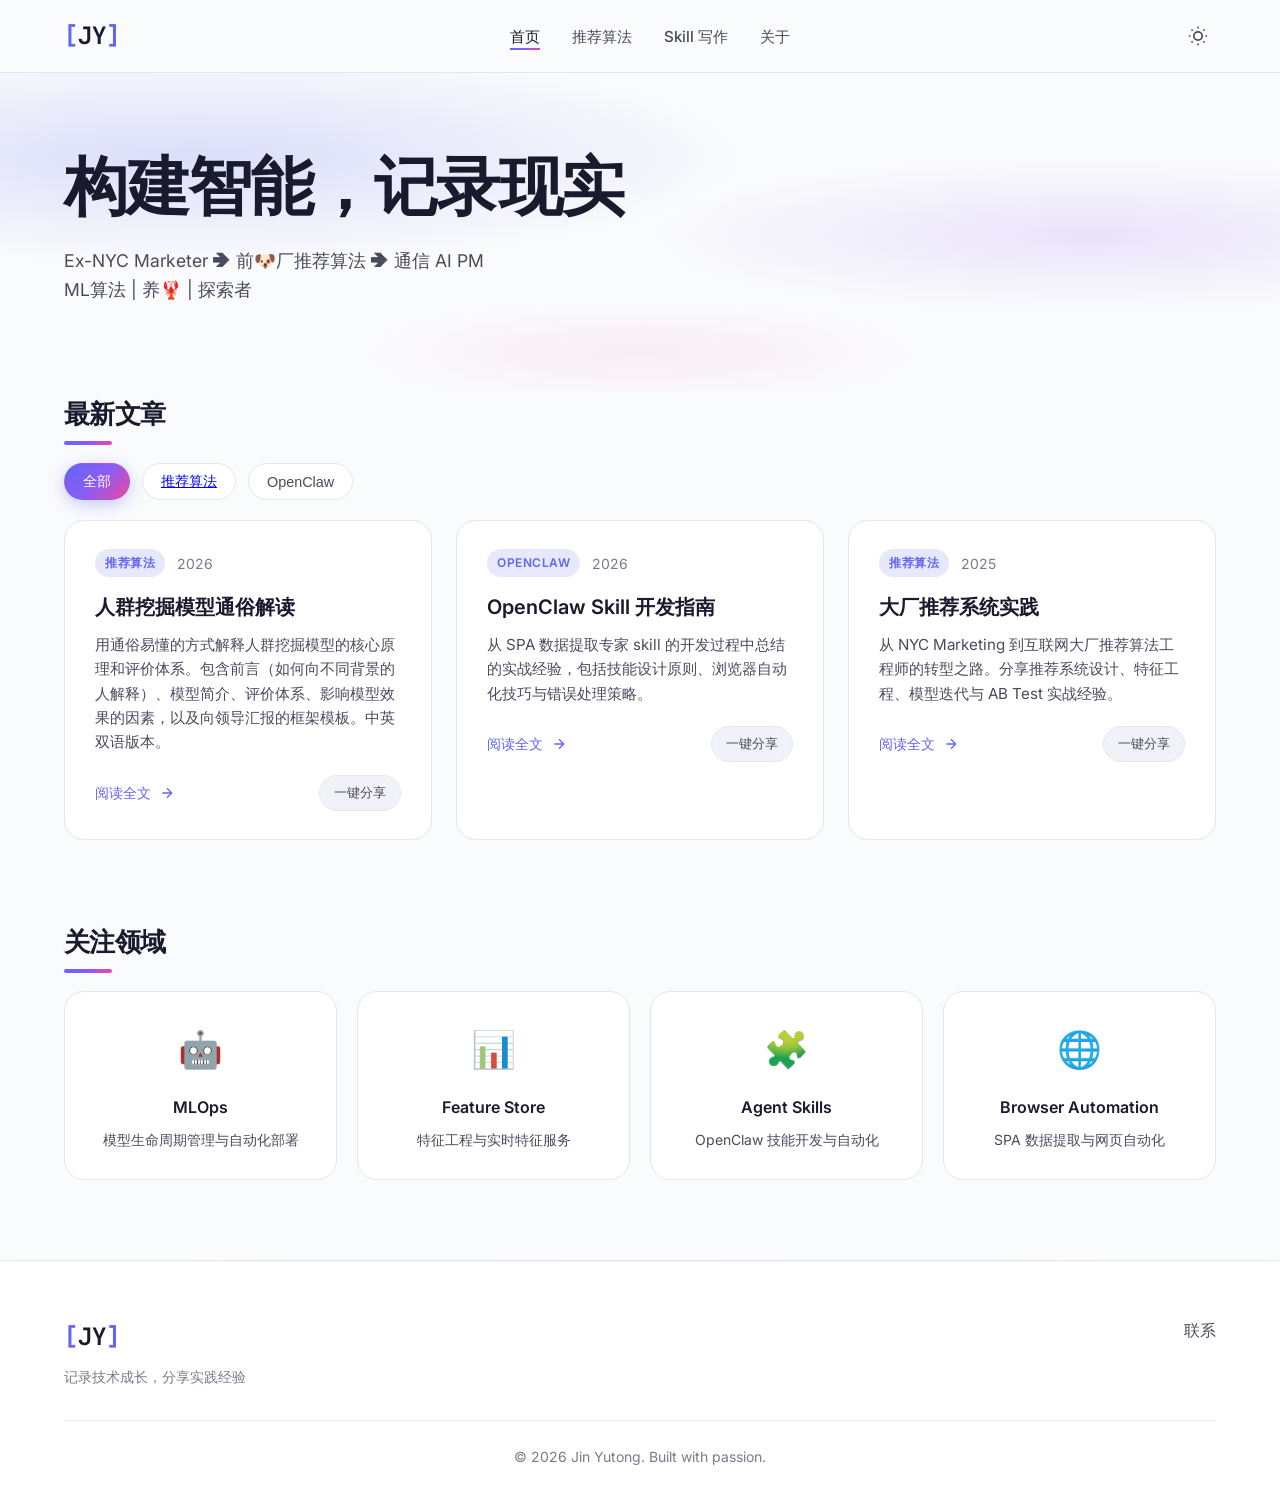
==== commit accfdd20: "加了一篇ml解释文章" ====
--- a/index.html
+++ b/index.html
@@ -18,7 +18,7 @@
             </a>
             <ul class="nav-links">
                 <li><a href="index.html" class="active">首页</a></li>
-                <li><a href="posts/ml-platform.html">推荐算法</a></li>
+                <li><a href="categories/recommendation.html">推荐算法</a></li>
                 <li><a href="posts/skill-writing.html">Skill 写作</a></li>
                 <li><a href="about.html">关于</a></li>
             </ul>
@@ -55,11 +55,42 @@
 
             <div class="category-tabs">
                 <button class="category-tab active" data-category="all">全部</button>
-                <button class="category-tab" data-category="推荐算法">推荐算法</button>
+                <button class="category-tab" data-category="推荐算法">
+                    <a href="categories/recommendation.html">推荐算法</a>
+                </button>
                 <button class="category-tab" data-category="OpenClaw">OpenClaw</button>
             </div>
 
             <div class="posts-grid">
+                <article class="post-card" data-category="推荐算法" data-date="2026-03-01">
+                    <div class="post-meta">
+                        <span class="post-tag">推荐算法</span>
+                        <span class="post-date">2026</span>
+                    </div>
+                    <h3 class="post-title">
+                        <a href="posts/audience-mining.html">人群挖掘模型通俗解读</a>
+                    </h3>
+                    <p class="post-excerpt">
+                        用通俗易懂的方式解释人群挖掘模型的核心原理和评价体系。包含前言（如何向不同背景的人解释）、模型简介、评价体系、影响模型效果的因素，以及向领导汇报的框架模板。中英双语版本。
+                    </p>
+                    <div class="post-card-actions">
+                        <a href="posts/audience-mining.html" class="read-more">
+                            阅读全文
+                            <svg viewBox="0 0 24 24" fill="none" stroke="currentColor" stroke-width="2">
+                                <path d="M5 12h14M12 5l7 7-7 7"/>
+                            </svg>
+                        </a>
+                        <button
+                            class="share-btn"
+                            type="button"
+                            data-url="posts/audience-mining.html"
+                            data-title="人群挖掘模型通俗解读"
+                        >
+                            一键分享
+                        </button>
+                    </div>
+                </article>
+
                 <article class="post-card" data-category="OpenClaw" data-date="2026-01-01">
                     <div class="post-meta">
                         <span class="post-tag">OpenClaw</span>
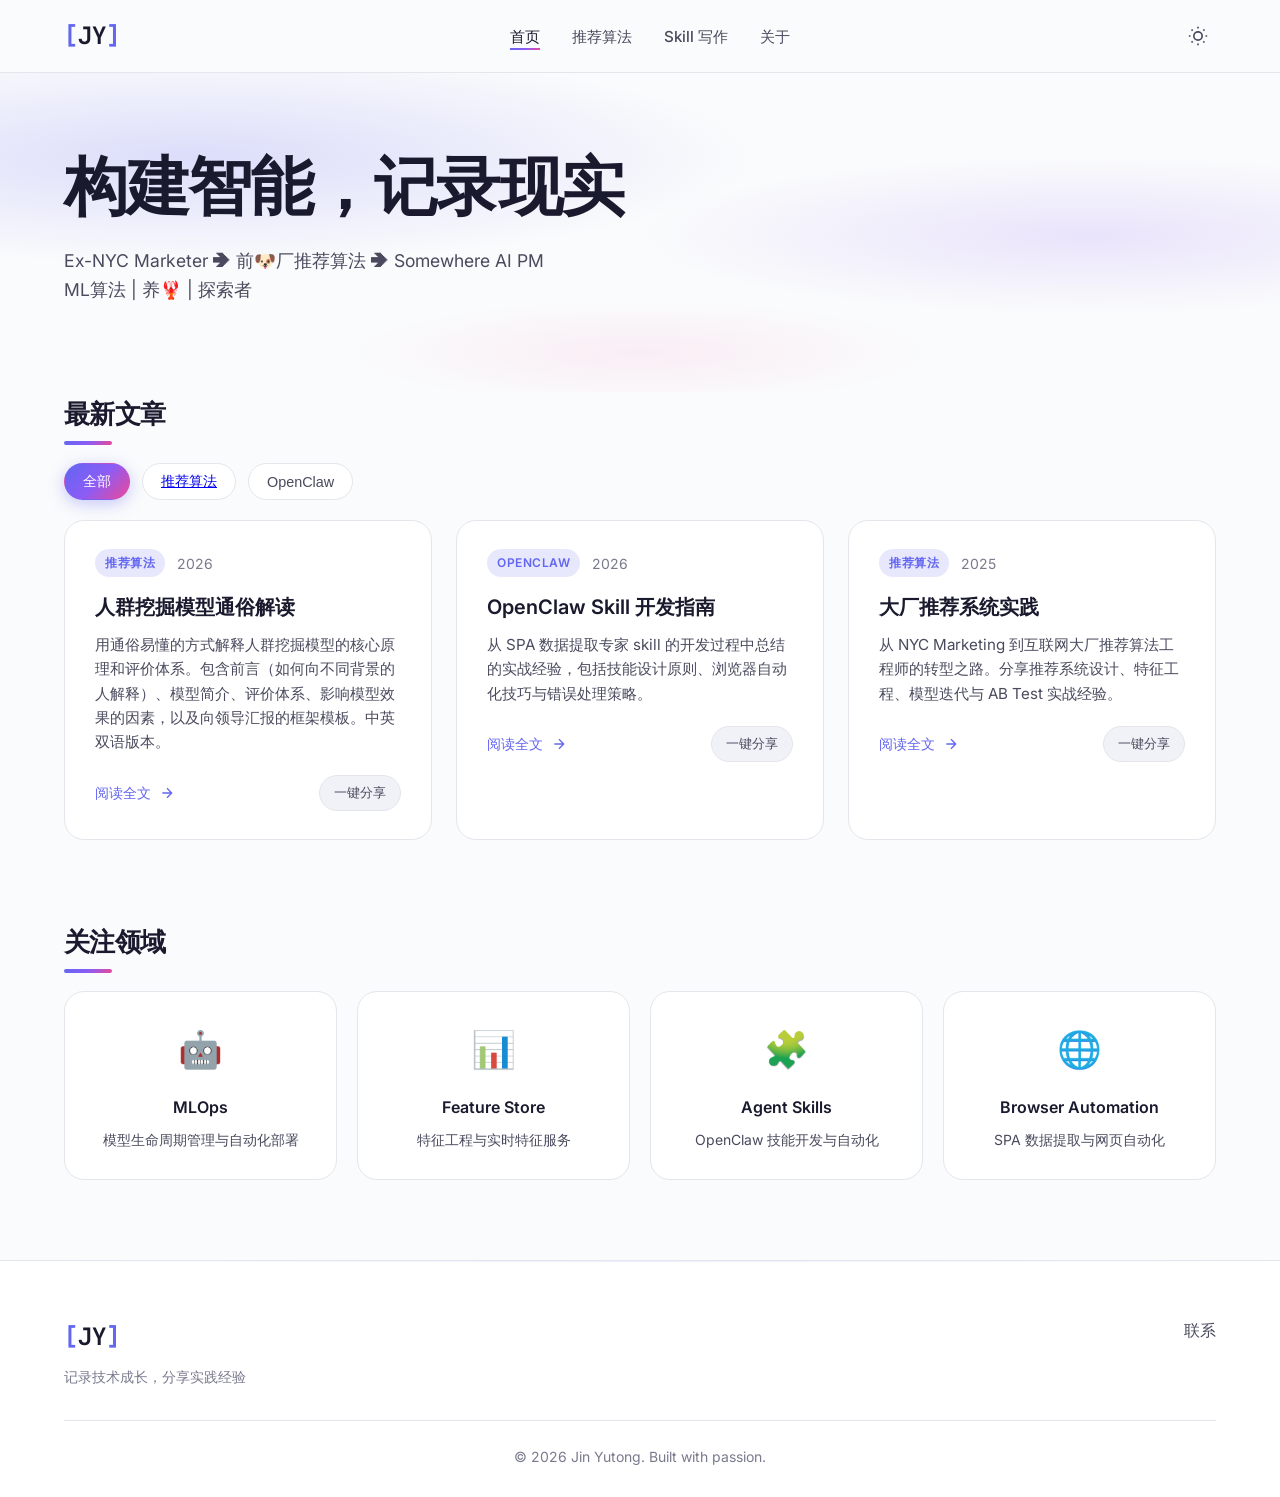
==== commit 53409501: "隐私保护啊" ====
--- a/index.html
+++ b/index.html
@@ -41,7 +41,7 @@
                     构建智能，记录现实
                 </h1>
                 <p class="hero-subtitle">
-                    Ex-NYC Marketer ➔ 前🐶厂推荐算法 ➔ 通信 AI PM
+                    Ex-NYC Marketer ➔ 前🐶厂推荐算法 ➔ Somewhere AI PM
                     <br>ML算法 | 养🦞 | 探索者
                 </p>
             </div>
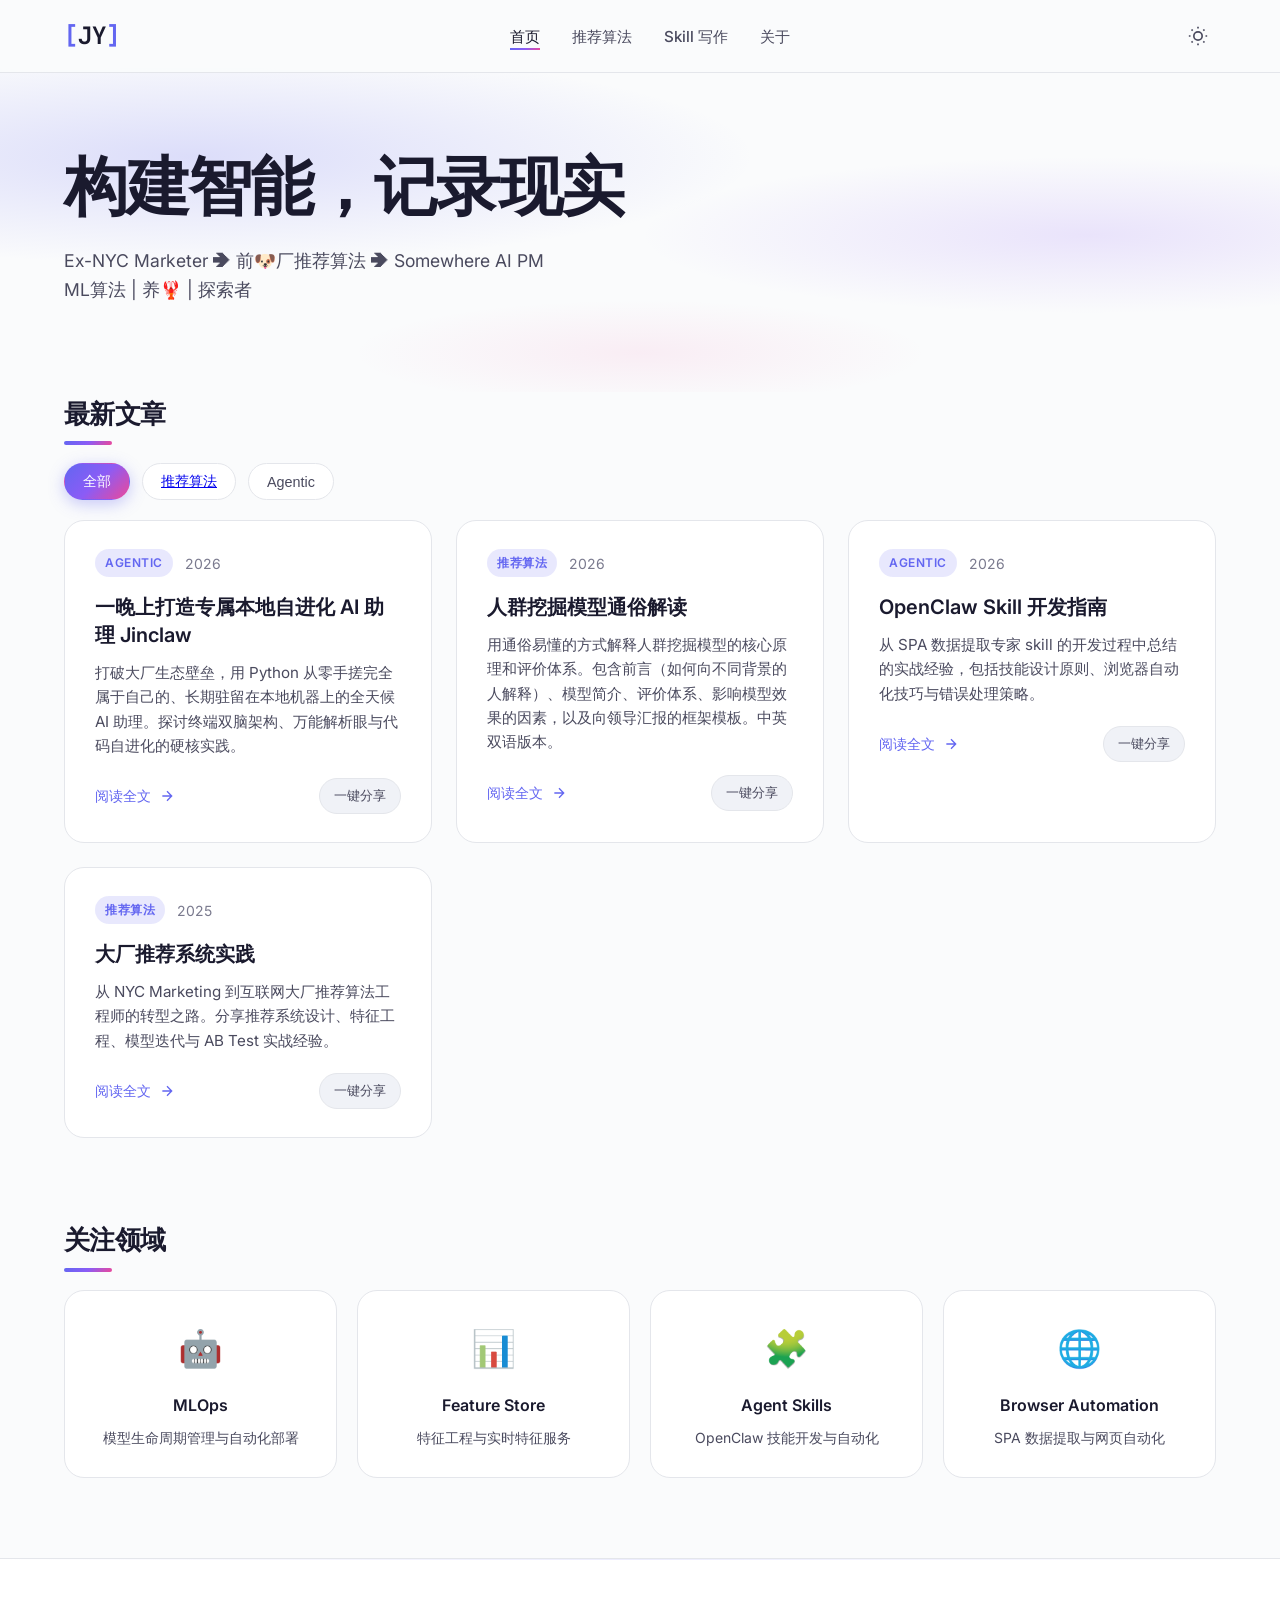
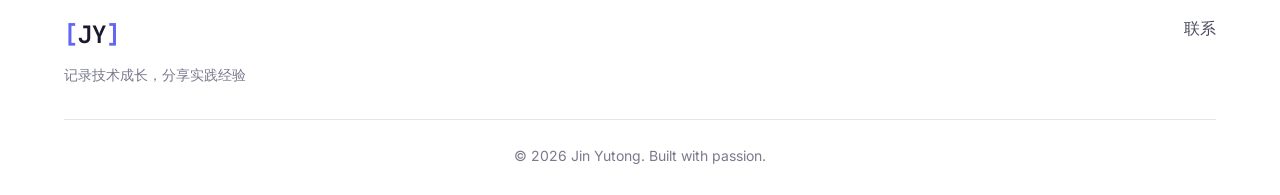
==== commit ad9ed79b: "新增一个自己做claw的post" ====
--- a/index.html
+++ b/index.html
@@ -4,7 +4,7 @@
     <meta charset="UTF-8">
     <meta name="viewport" content="width=device-width, initial-scale=1.0">
     <title>Jin Yutong's Blog</title>
-    <meta name="description" content="ML Platform & OpenClaw Skill Development">
+    <meta name="description" content="ML Platform & Agentic Skill Development">
     <link rel="stylesheet" href="css/style.css">
     <link rel="preconnect" href="https://fonts.googleapis.com">
     <link rel="preconnect" href="https://fonts.gstatic.com" crossorigin>
@@ -58,10 +58,39 @@
                 <button class="category-tab" data-category="推荐算法">
                     <a href="categories/recommendation.html">推荐算法</a>
                 </button>
-                <button class="category-tab" data-category="OpenClaw">OpenClaw</button>
+                <button class="category-tab" data-category="Agentic">Agentic</button>
             </div>
 
             <div class="posts-grid">
+                <article class="post-card" data-category="Agentic" data-date="2026-03-14">
+                    <div class="post-meta">
+                        <span class="post-tag">Agentic</span>
+                        <span class="post-date">2026</span>
+                    </div>
+                    <h3 class="post-title">
+                        <a href="posts/jinclaw.html">一晚上打造专属本地自进化 AI 助理 Jinclaw</a>
+                    </h3>
+                    <p class="post-excerpt">
+                        打破大厂生态壁垒，用 Python 从零手搓完全属于自己的、长期驻留在本地机器上的全天候 AI 助理。探讨终端双脑架构、万能解析眼与代码自进化的硬核实践。
+                    </p>
+                    <div class="post-card-actions">
+                        <a href="posts/jinclaw.html" class="read-more">
+                            阅读全文
+                            <svg viewBox="0 0 24 24" fill="none" stroke="currentColor" stroke-width="2">
+                                <path d="M5 12h14M12 5l7 7-7 7"/>
+                            </svg>
+                        </a>
+                        <button
+                            class="share-btn"
+                            type="button"
+                            data-url="posts/jinclaw.html"
+                            data-title="一晚上打造专属本地自进化 AI 助理 Jinclaw"
+                        >
+                            一键分享
+                        </button>
+                    </div>
+                </article>
+
                 <article class="post-card" data-category="推荐算法" data-date="2026-03-01">
                     <div class="post-meta">
                         <span class="post-tag">推荐算法</span>
@@ -91,9 +120,9 @@
                     </div>
                 </article>
 
-                <article class="post-card" data-category="OpenClaw" data-date="2026-01-01">
-                    <div class="post-meta">
-                        <span class="post-tag">OpenClaw</span>
+                <article class="post-card" data-category="Agentic" data-date="2026-01-01">
+                    <div class="post-meta">
+                        <span class="post-tag">Agentic</span>
                         <span class="post-date">2026</span>
                     </div>
                     <h3 class="post-title">
@@ -199,4 +228,4 @@
 
     <script src="js/main.js"></script>
 </body>
-</html>
+</html>
